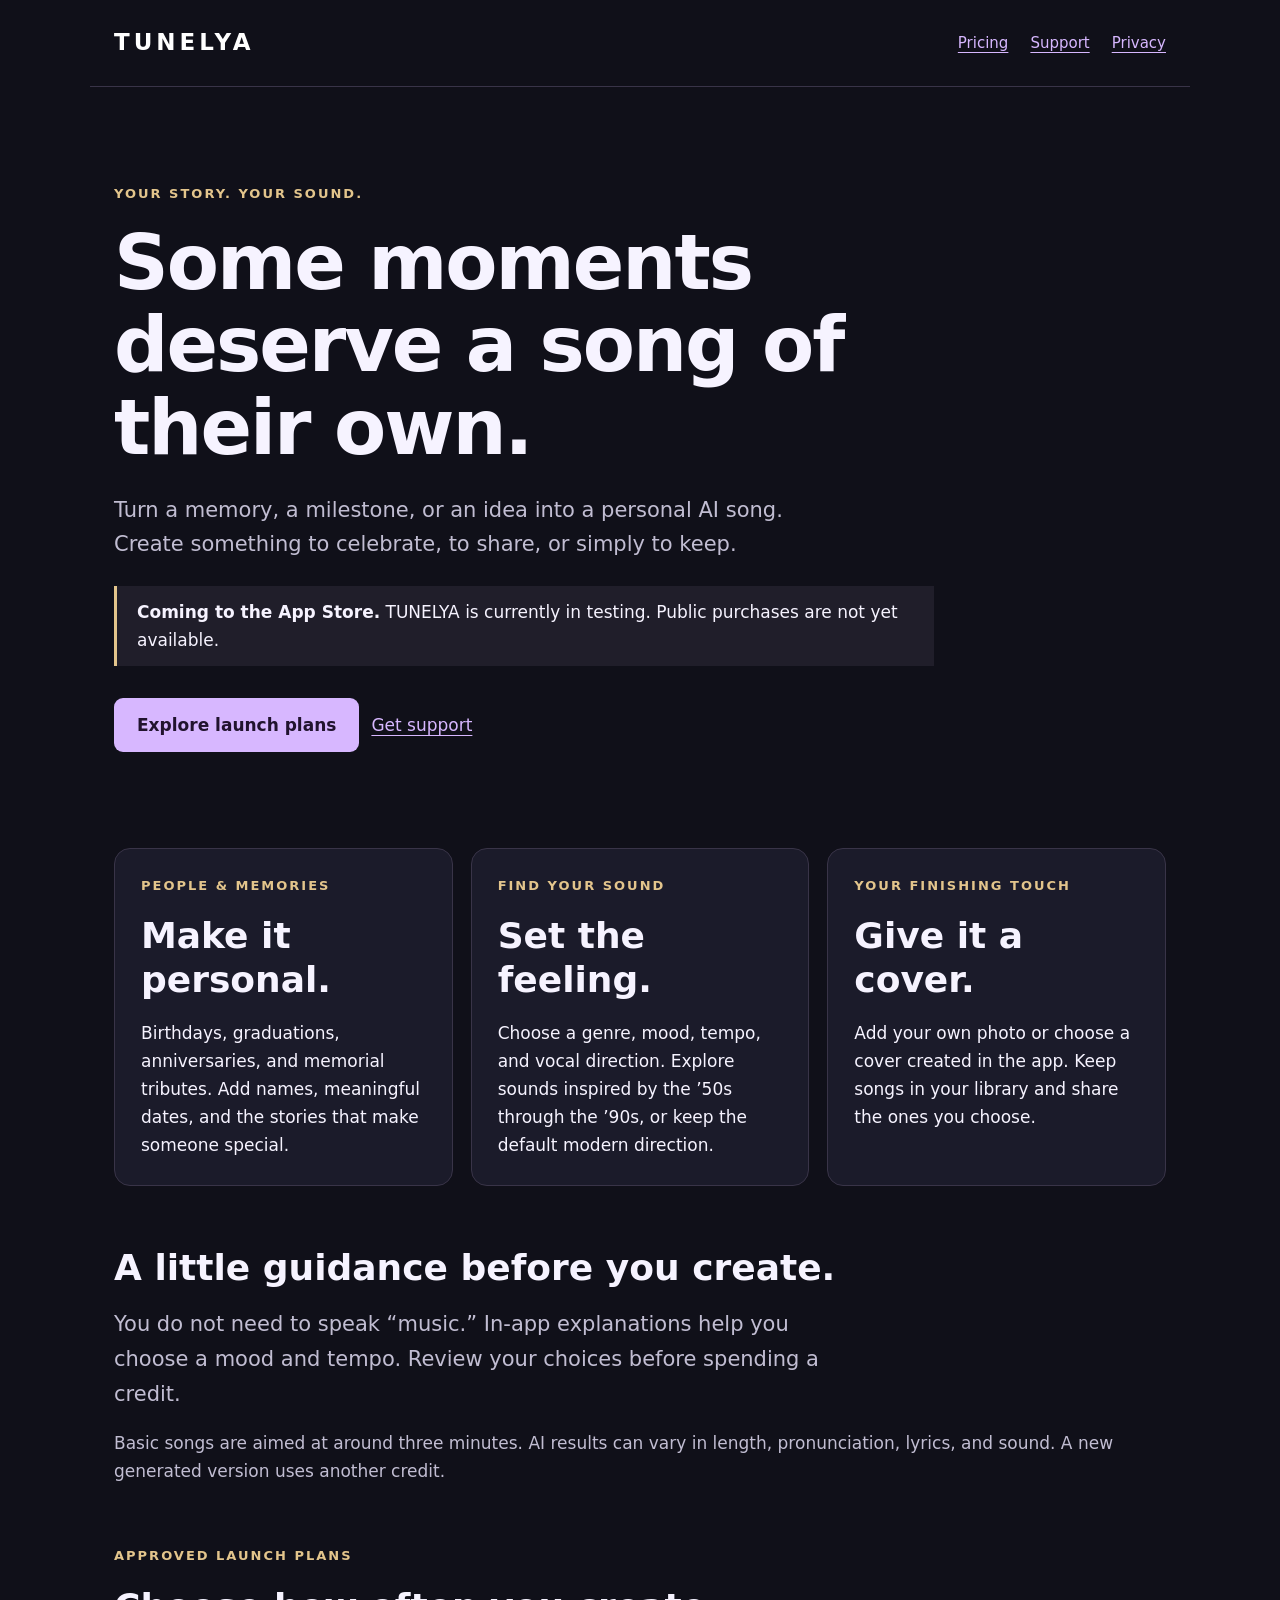
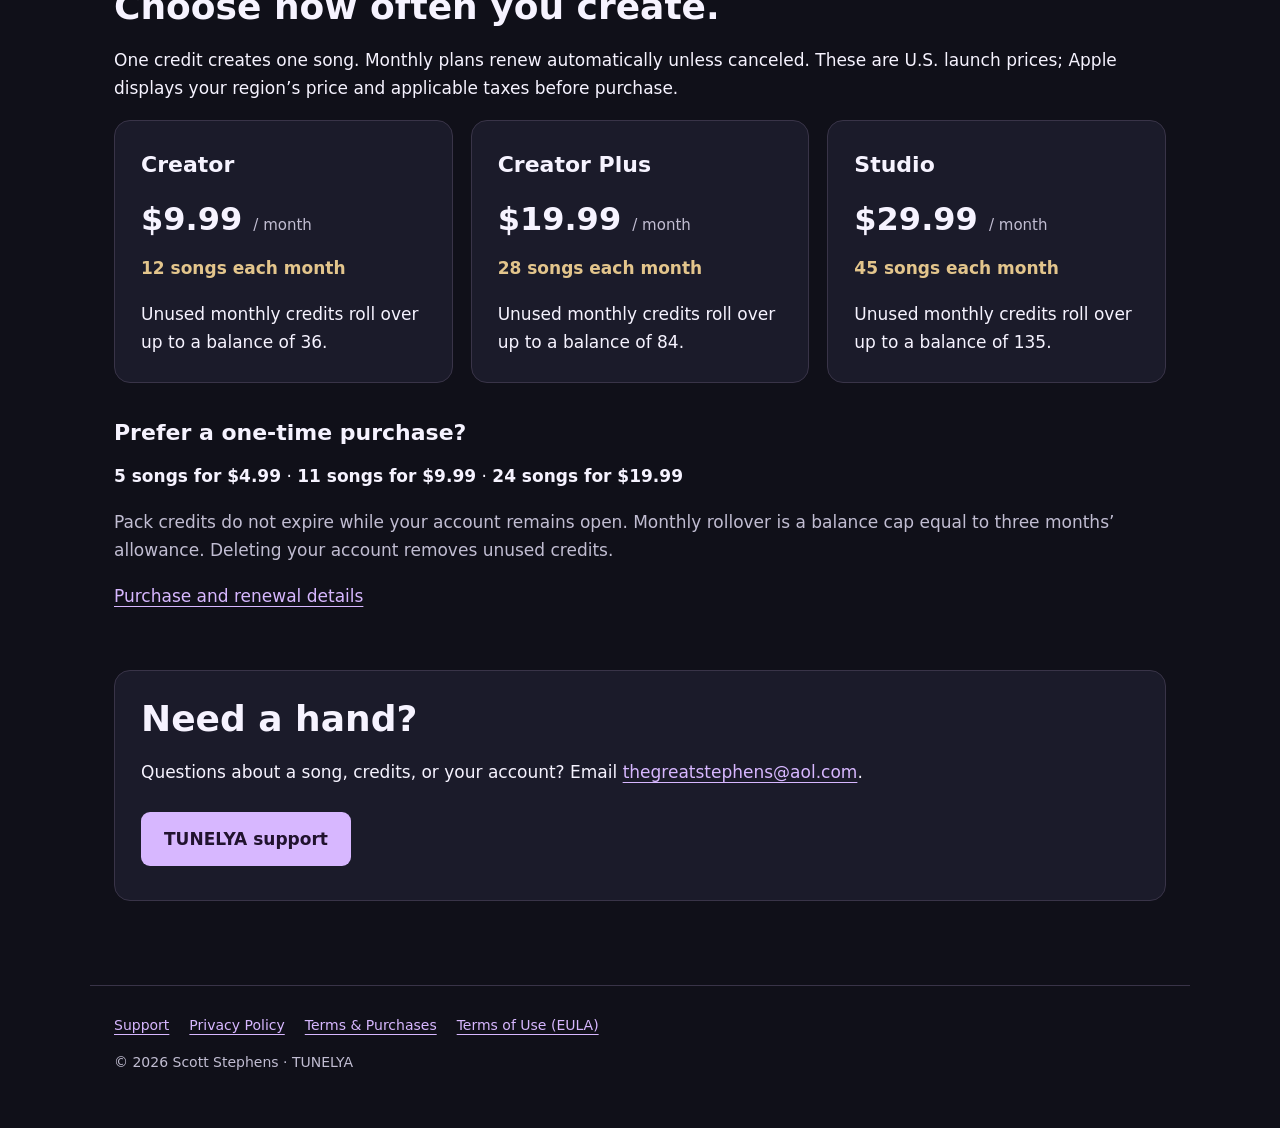
==== index.html @ c5b0d99d "Add Tunelya launch website with approved prices and AOL support" ====
<!doctype html><html lang="en"><head><meta charset="utf-8"><meta name="viewport" content="width=device-width,initial-scale=1"><meta name="theme-color" content="#101019"><meta name="description" content="TUNELYA personal AI songs, launch plans, support and privacy information."><title>A song for your story | TUNELYA</title><link rel="stylesheet" href="styles.css"></head><body><header><a class="brand" href="./">TUNELYA</a><nav aria-label="Main navigation"><a href="./#pricing">Pricing</a><a href="support.html">Support</a><a href="privacy.html">Privacy</a></nav></header><main><section class="hero"><p class="eyebrow">Your story. Your sound.</p><h1>Some moments deserve a song of their own.</h1><p class="lead">Turn a memory, a milestone, or an idea into a personal AI song. Create something to celebrate, to share, or simply to keep.</p><p class="note"><strong>Coming to the App Store.</strong> TUNELYA is currently in testing. Public purchases are not yet available.</p><a class="button" href="#pricing">Explore launch plans</a><a href="support.html">Get support</a></section>
<section class="section grid"><article class="card"><p class="eyebrow">People &amp; memories</p><h2>Make it personal.</h2><p>Birthdays, graduations, anniversaries, and memorial tributes. Add names, meaningful dates, and the stories that make someone special.</p></article><article class="card"><p class="eyebrow">Find your sound</p><h2>Set the feeling.</h2><p>Choose a genre, mood, tempo, and vocal direction. Explore sounds inspired by the ’50s through the ’90s, or keep the default modern direction.</p></article><article class="card"><p class="eyebrow">Your finishing touch</p><h2>Give it a cover.</h2><p>Add your own photo or choose a cover created in the app. Keep songs in your library and share the ones you choose.</p></article></section>
<section class="section"><h2>A little guidance before you create.</h2><p class="lead">You do not need to speak “music.” In-app explanations help you choose a mood and tempo. Review your choices before spending a credit.</p><p class="muted">Basic songs are aimed at around three minutes. AI results can vary in length, pronunciation, lyrics, and sound. A new generated version uses another credit.</p></section>
<section class="section" id="pricing"><p class="eyebrow">Approved launch plans</p><h2>Choose how often you create.</h2><p>One credit creates one song. Monthly plans renew automatically unless canceled. These are U.S. launch prices; Apple displays your region’s price and applicable taxes before purchase.</p><div class="grid">
<article class="card"><h3>Creator</h3><p class="price">$9.99 <span>/ month</span></p><p class="count">12 songs each month</p><p>Unused monthly credits roll over up to a balance of 36.</p></article>
<article class="card"><h3>Creator Plus</h3><p class="price">$19.99 <span>/ month</span></p><p class="count">28 songs each month</p><p>Unused monthly credits roll over up to a balance of 84.</p></article>
<article class="card"><h3>Studio</h3><p class="price">$29.99 <span>/ month</span></p><p class="count">45 songs each month</p><p>Unused monthly credits roll over up to a balance of 135.</p></article></div>
<h3 style="margin-top:32px">Prefer a one-time purchase?</h3><p><strong>5 songs for $4.99</strong> · <strong>11 songs for $9.99</strong> · <strong>24 songs for $19.99</strong></p><p class="muted">Pack credits do not expire while your account remains open. Monthly rollover is a balance cap equal to three months’ allowance. Deleting your account removes unused credits.</p><a href="terms.html">Purchase and renewal details</a></section>
<section class="section card"><h2>Need a hand?</h2><p>Questions about a song, credits, or your account? Email <a href="mailto:thegreatstephens@aol.com?subject=TUNELYA%20Support">thegreatstephens@aol.com</a>.</p><a class="button" href="support.html">TUNELYA support</a></section></main><footer><div class="footer-links"><a href="support.html">Support</a><a href="privacy.html">Privacy Policy</a><a href="terms.html">Terms &amp; Purchases</a><a href="https://www.apple.com/legal/internet-services/itunes/dev/stdeula/">Terms of Use (EULA)</a></div><p>© 2026 Scott Stephens · TUNELYA</p></footer></body></html>
---- styles.css ----
:root{color-scheme:dark;--bg:#101019;--panel:#1b1b2a;--ink:#f6f3ff;--muted:#c1bdd2;--accent:#d7b7ff;--line:#393448}*{box-sizing:border-box}html{scroll-behavior:smooth}body{margin:0;background:var(--bg);color:var(--ink);font:17px/1.65 system-ui,-apple-system,BlinkMacSystemFont,"Segoe UI",sans-serif}a{color:var(--accent);text-underline-offset:4px}a:hover{color:#fff}a:focus-visible,summary:focus-visible{outline:3px solid #e3c58c;outline-offset:5px}header,main,footer{max-width:1100px;margin:auto;padding:24px}header{display:flex;align-items:center;justify-content:space-between;gap:20px;flex-wrap:wrap;border-bottom:1px solid var(--line)}.brand{font-size:23px;font-weight:850;letter-spacing:4px;text-decoration:none;color:#fff}nav{display:flex;gap:22px;flex-wrap:wrap}nav a{font-size:15px}.hero{padding:72px 0 48px;max-width:820px}.eyebrow{color:#e3c58c;text-transform:uppercase;letter-spacing:2px;font-size:13px;font-weight:750}h1{font-size:clamp(38px,7vw,76px);line-height:1.08;letter-spacing:-2px;margin:18px 0 24px}h2{font-size:clamp(25px,4vw,36px);line-height:1.2;margin:0 0 18px}h3{margin:0 0 10px;font-size:22px}p{margin:0 0 18px}.lead{font-size:21px;color:var(--muted);max-width:720px}.button{display:inline-block;padding:13px 23px;background:var(--accent);border-radius:9px;color:#21132e;font-weight:750;text-decoration:none;margin:8px 12px 8px 0}.button:hover{background:#ecd9ff;color:#21132e}.section{margin:40px 0 60px}.grid{display:grid;grid-template-columns:repeat(3,minmax(0,1fr));gap:18px}.card{border:1px solid var(--line);background:var(--panel);border-radius:16px;padding:26px}.card p:last-child{margin-bottom:0}.muted,.small{color:var(--muted)}.small{font-size:14px}.price{font-size:32px;font-weight:800;margin:8px 0}.price span{font-size:15px;font-weight:400;color:var(--muted)}.count{color:#e3c58c;font-weight:750}.note{border-left:3px solid #e3c58c;padding:12px 20px;background:#201e2a;margin:24px 0}details{border-bottom:1px solid var(--line);padding:18px 0}summary{cursor:pointer;font-weight:700}details p{margin:15px 0 0}.document{max-width:820px}.document h1{font-size:48px}.document h2{font-size:25px;margin:38px 0 12px}.document ul{padding-left:24px}.document li{margin:10px 0}footer{border-top:1px solid var(--line);font-size:14px;color:var(--muted);padding-top:28px;padding-bottom:36px}.footer-links{display:flex;gap:20px;flex-wrap:wrap;margin-bottom:14px}@media(max-width:720px){.grid{grid-template-columns:1fr}.hero{padding:42px 0 24px}header,main,footer{padding-left:20px;padding-right:20px}nav{gap:15px}.document h1{font-size:38px;letter-spacing:-1px}}@media(prefers-reduced-motion:reduce){html{scroll-behavior:auto}}
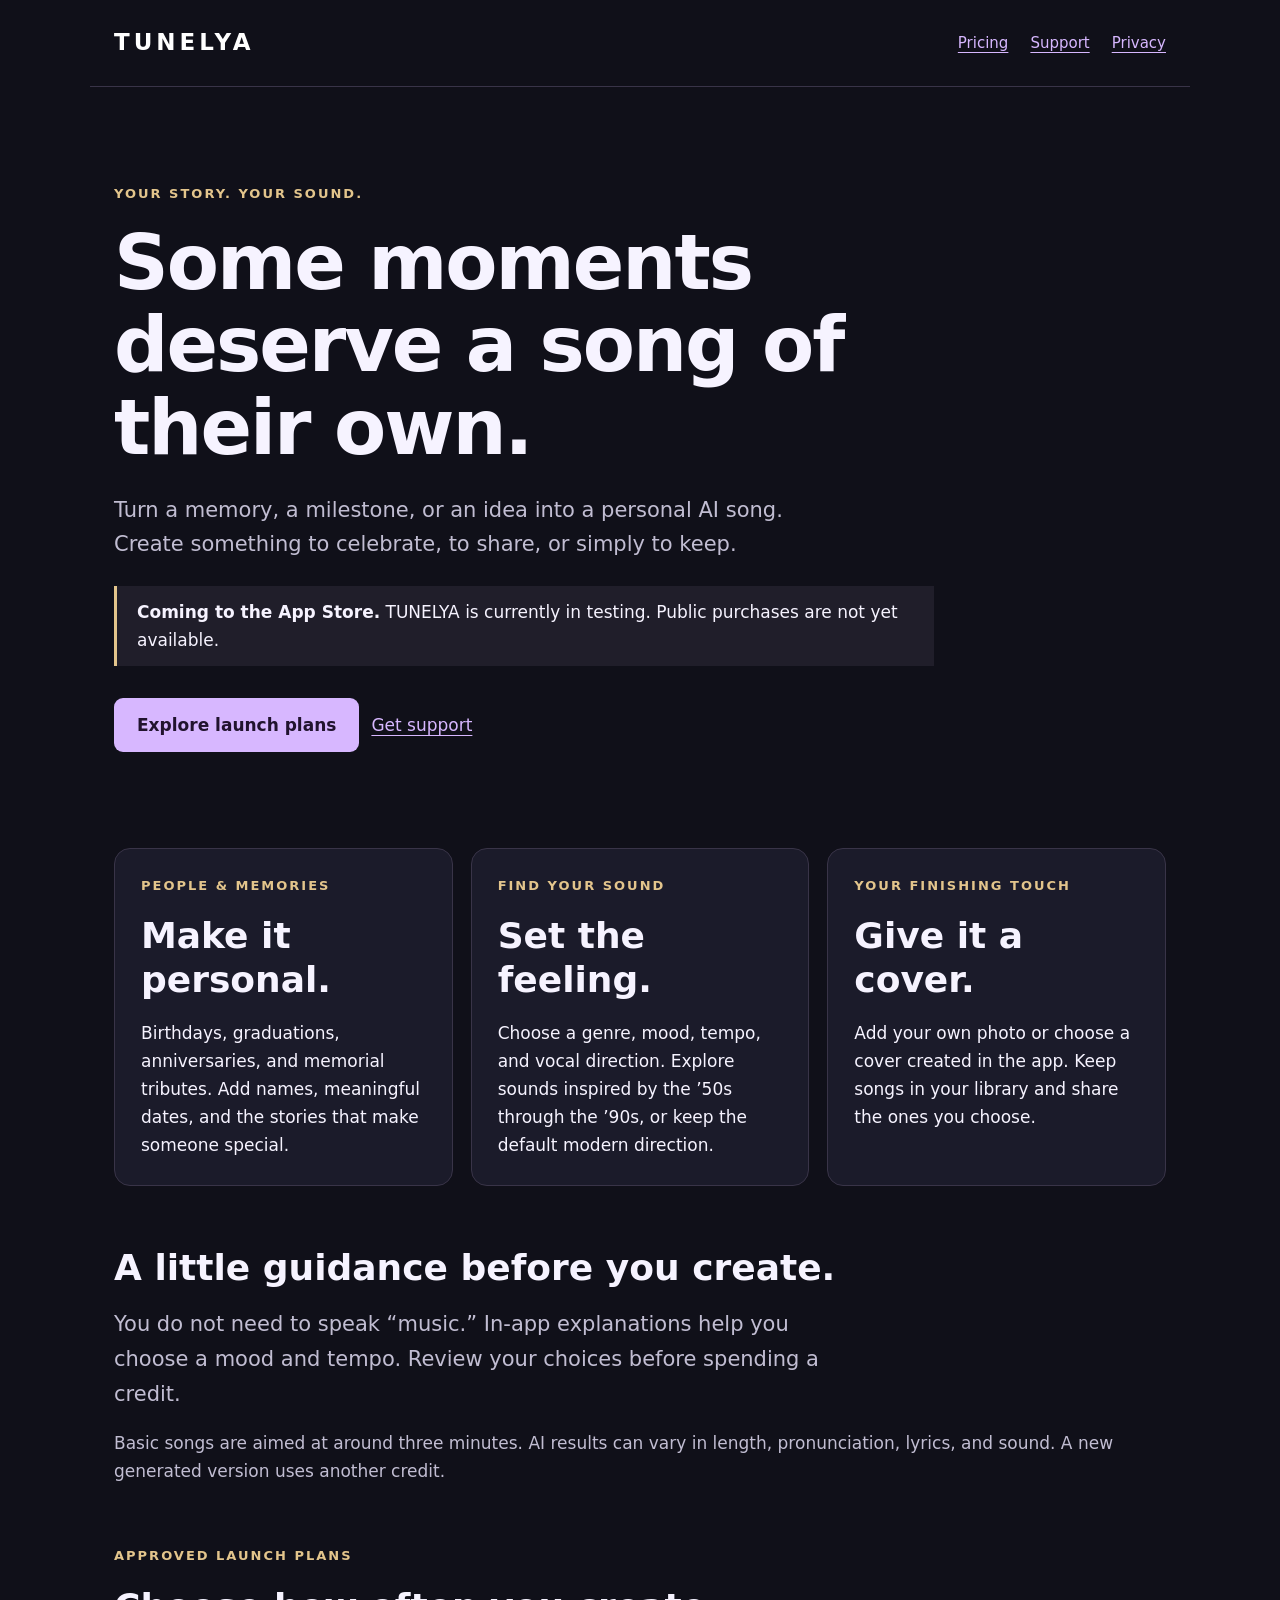
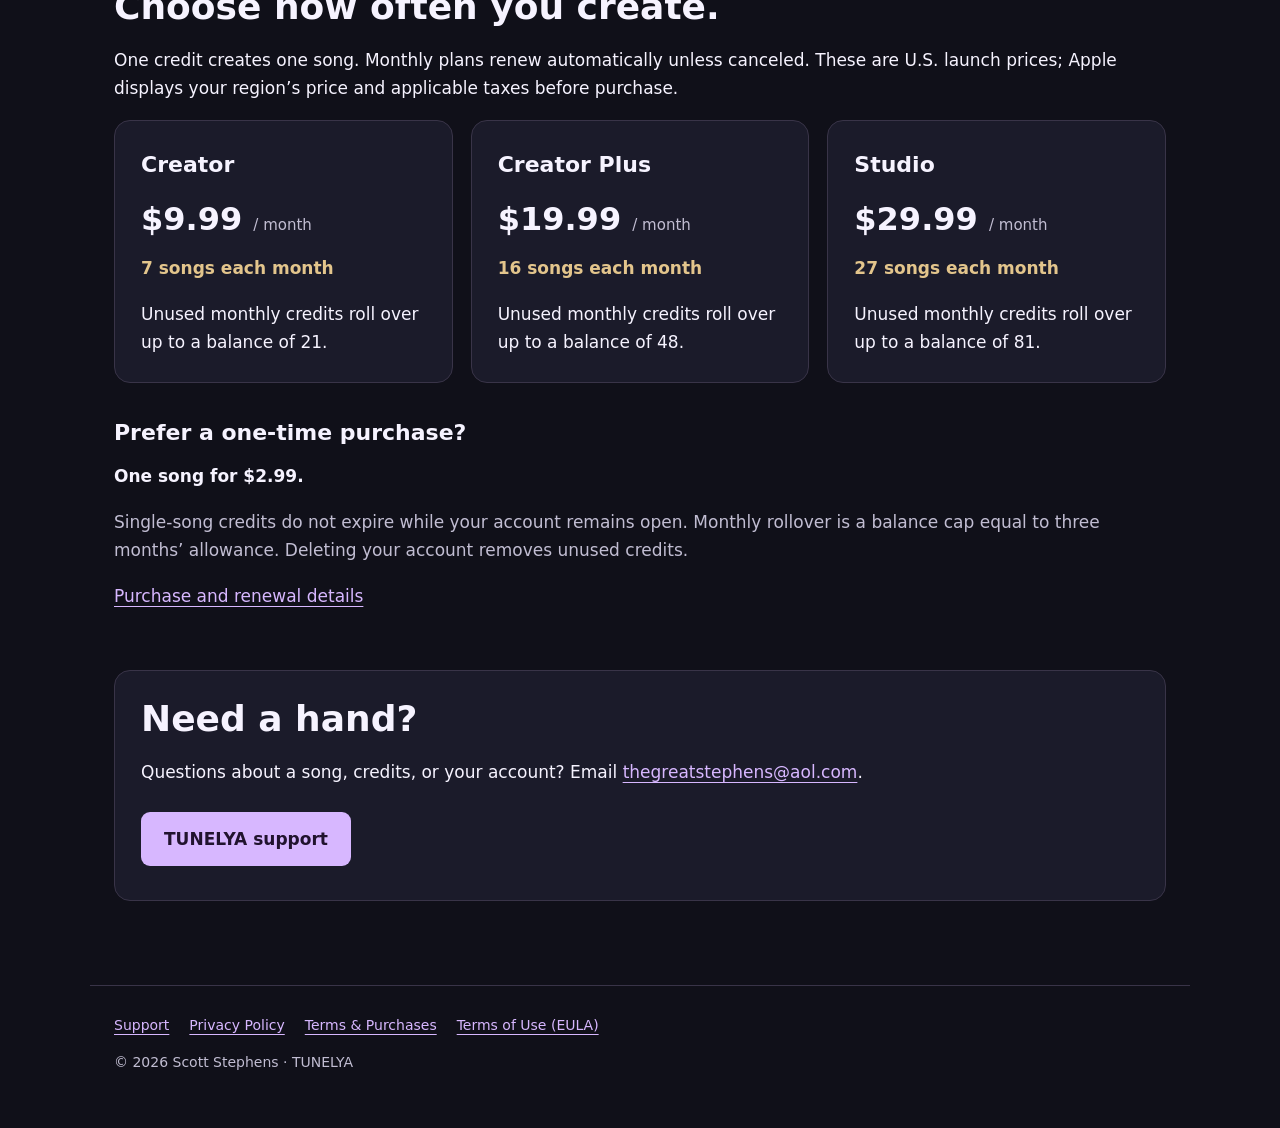
==== commit 2aa8c884: "Update TUNELYA pricing and purchase terms" ====
--- a/index.html
+++ b/index.html
@@ -2,8 +2,8 @@
 <section class="section grid"><article class="card"><p class="eyebrow">People &amp; memories</p><h2>Make it personal.</h2><p>Birthdays, graduations, anniversaries, and memorial tributes. Add names, meaningful dates, and the stories that make someone special.</p></article><article class="card"><p class="eyebrow">Find your sound</p><h2>Set the feeling.</h2><p>Choose a genre, mood, tempo, and vocal direction. Explore sounds inspired by the ’50s through the ’90s, or keep the default modern direction.</p></article><article class="card"><p class="eyebrow">Your finishing touch</p><h2>Give it a cover.</h2><p>Add your own photo or choose a cover created in the app. Keep songs in your library and share the ones you choose.</p></article></section>
 <section class="section"><h2>A little guidance before you create.</h2><p class="lead">You do not need to speak “music.” In-app explanations help you choose a mood and tempo. Review your choices before spending a credit.</p><p class="muted">Basic songs are aimed at around three minutes. AI results can vary in length, pronunciation, lyrics, and sound. A new generated version uses another credit.</p></section>
 <section class="section" id="pricing"><p class="eyebrow">Approved launch plans</p><h2>Choose how often you create.</h2><p>One credit creates one song. Monthly plans renew automatically unless canceled. These are U.S. launch prices; Apple displays your region’s price and applicable taxes before purchase.</p><div class="grid">
-<article class="card"><h3>Creator</h3><p class="price">$9.99 <span>/ month</span></p><p class="count">12 songs each month</p><p>Unused monthly credits roll over up to a balance of 36.</p></article>
-<article class="card"><h3>Creator Plus</h3><p class="price">$19.99 <span>/ month</span></p><p class="count">28 songs each month</p><p>Unused monthly credits roll over up to a balance of 84.</p></article>
-<article class="card"><h3>Studio</h3><p class="price">$29.99 <span>/ month</span></p><p class="count">45 songs each month</p><p>Unused monthly credits roll over up to a balance of 135.</p></article></div>
-<h3 style="margin-top:32px">Prefer a one-time purchase?</h3><p><strong>5 songs for $4.99</strong> · <strong>11 songs for $9.99</strong> · <strong>24 songs for $19.99</strong></p><p class="muted">Pack credits do not expire while your account remains open. Monthly rollover is a balance cap equal to three months’ allowance. Deleting your account removes unused credits.</p><a href="terms.html">Purchase and renewal details</a></section>
-<section class="section card"><h2>Need a hand?</h2><p>Questions about a song, credits, or your account? Email <a href="mailto:thegreatstephens@aol.com?subject=TUNELYA%20Support">thegreatstephens@aol.com</a>.</p><a class="button" href="support.html">TUNELYA support</a></section></main><footer><div class="footer-links"><a href="support.html">Support</a><a href="privacy.html">Privacy Policy</a><a href="terms.html">Terms &amp; Purchases</a><a href="https://www.apple.com/legal/internet-services/itunes/dev/stdeula/">Terms of Use (EULA)</a></div><p>© 2026 Scott Stephens · TUNELYA</p></footer></body></html>+<article class="card"><h3>Creator</h3><p class="price">$9.99 <span>/ month</span></p><p class="count">7 songs each month</p><p>Unused monthly credits roll over up to a balance of 21.</p></article>
+<article class="card"><h3>Creator Plus</h3><p class="price">$19.99 <span>/ month</span></p><p class="count">16 songs each month</p><p>Unused monthly credits roll over up to a balance of 48.</p></article>
+<article class="card"><h3>Studio</h3><p class="price">$29.99 <span>/ month</span></p><p class="count">27 songs each month</p><p>Unused monthly credits roll over up to a balance of 81.</p></article></div>
+<h3 style="margin-top:32px">Prefer a one-time purchase?</h3><p><strong>One song for $2.99.</strong></p><p class="muted">Single-song credits do not expire while your account remains open. Monthly rollover is a balance cap equal to three months’ allowance. Deleting your account removes unused credits.</p><a href="terms.html">Purchase and renewal details</a></section>
+<section class="section card"><h2>Need a hand?</h2><p>Questions about a song, credits, or your account? Email <a href="mailto:thegreatstephens@aol.com?subject=TUNELYA%20Support">thegreatstephens@aol.com</a>.</p><a class="button" href="support.html">TUNELYA support</a></section></main><footer><div class="footer-links"><a href="support.html">Support</a><a href="privacy.html">Privacy Policy</a><a href="terms.html">Terms &amp; Purchases</a><a href="https://www.apple.com/legal/internet-services/itunes/dev/stdeula/">Terms of Use (EULA)</a></div><p>© 2026 Scott Stephens · TUNELYA</p></footer></body></html>
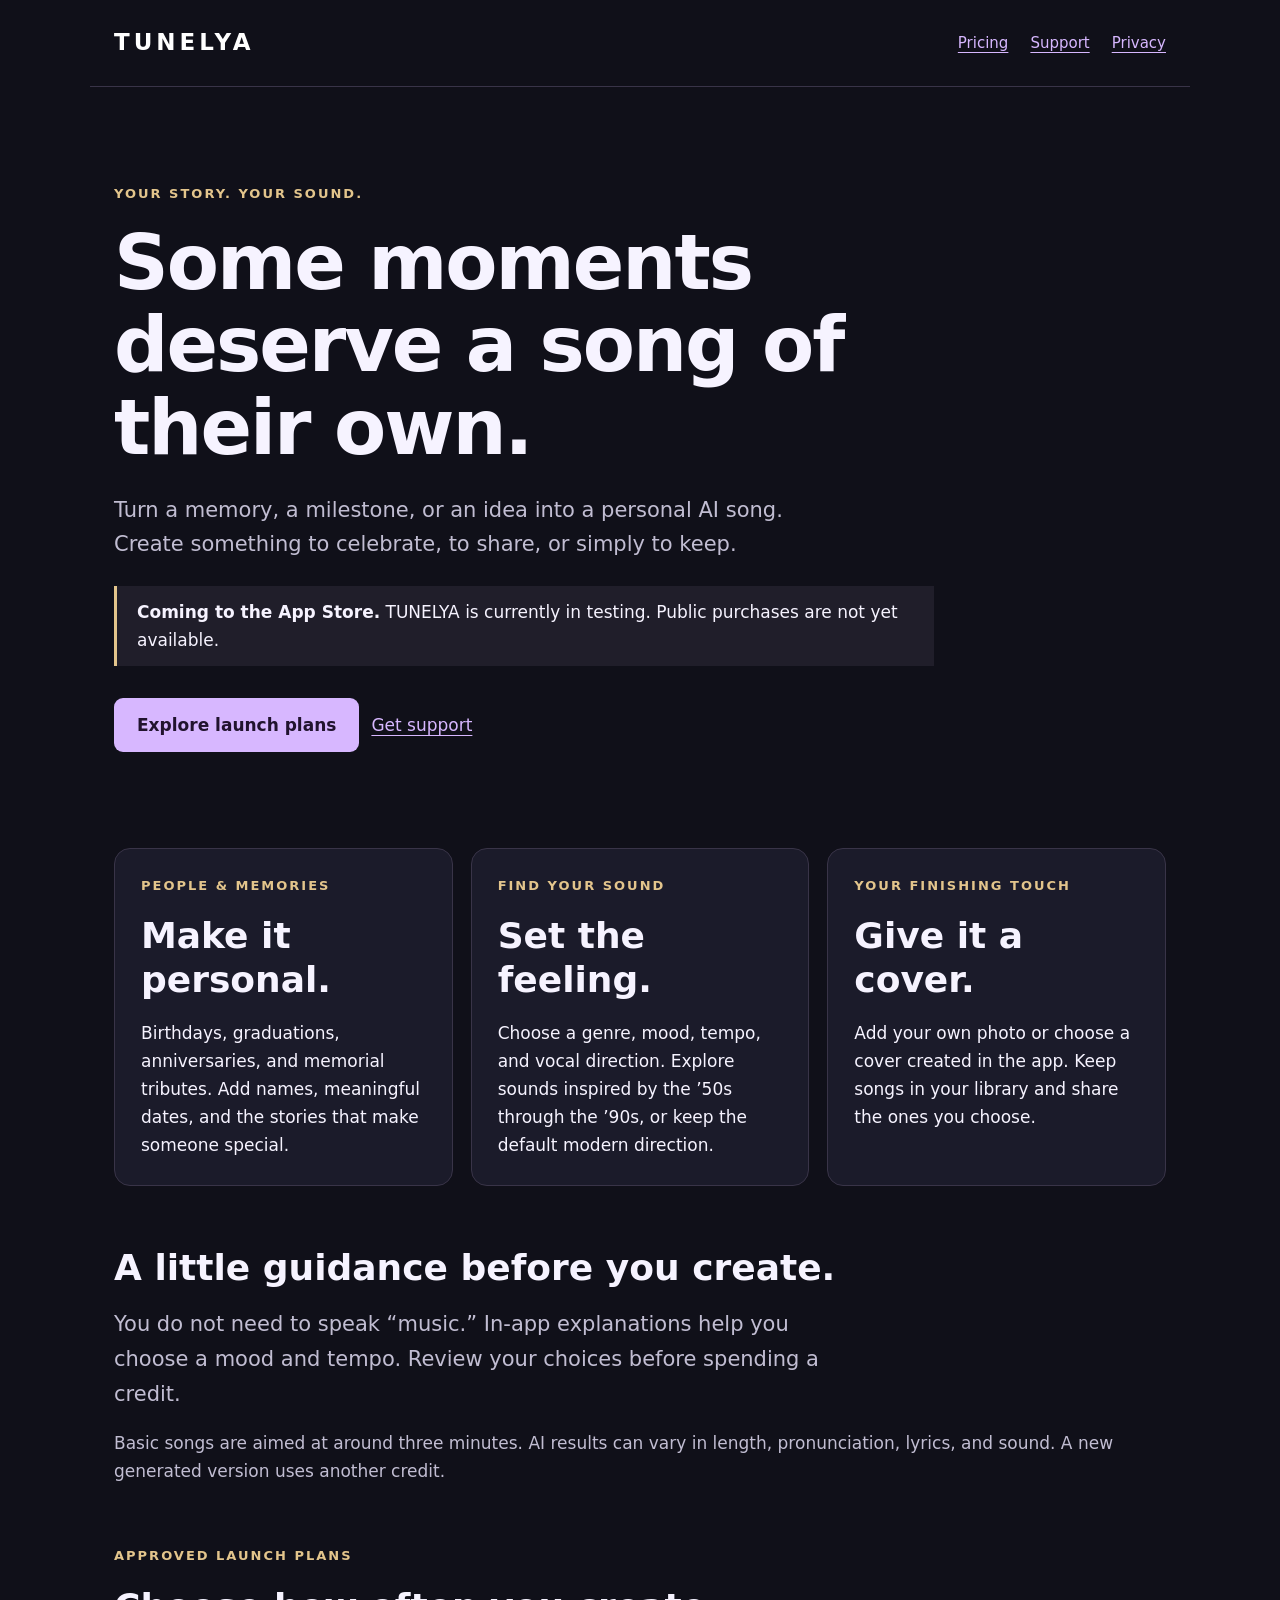
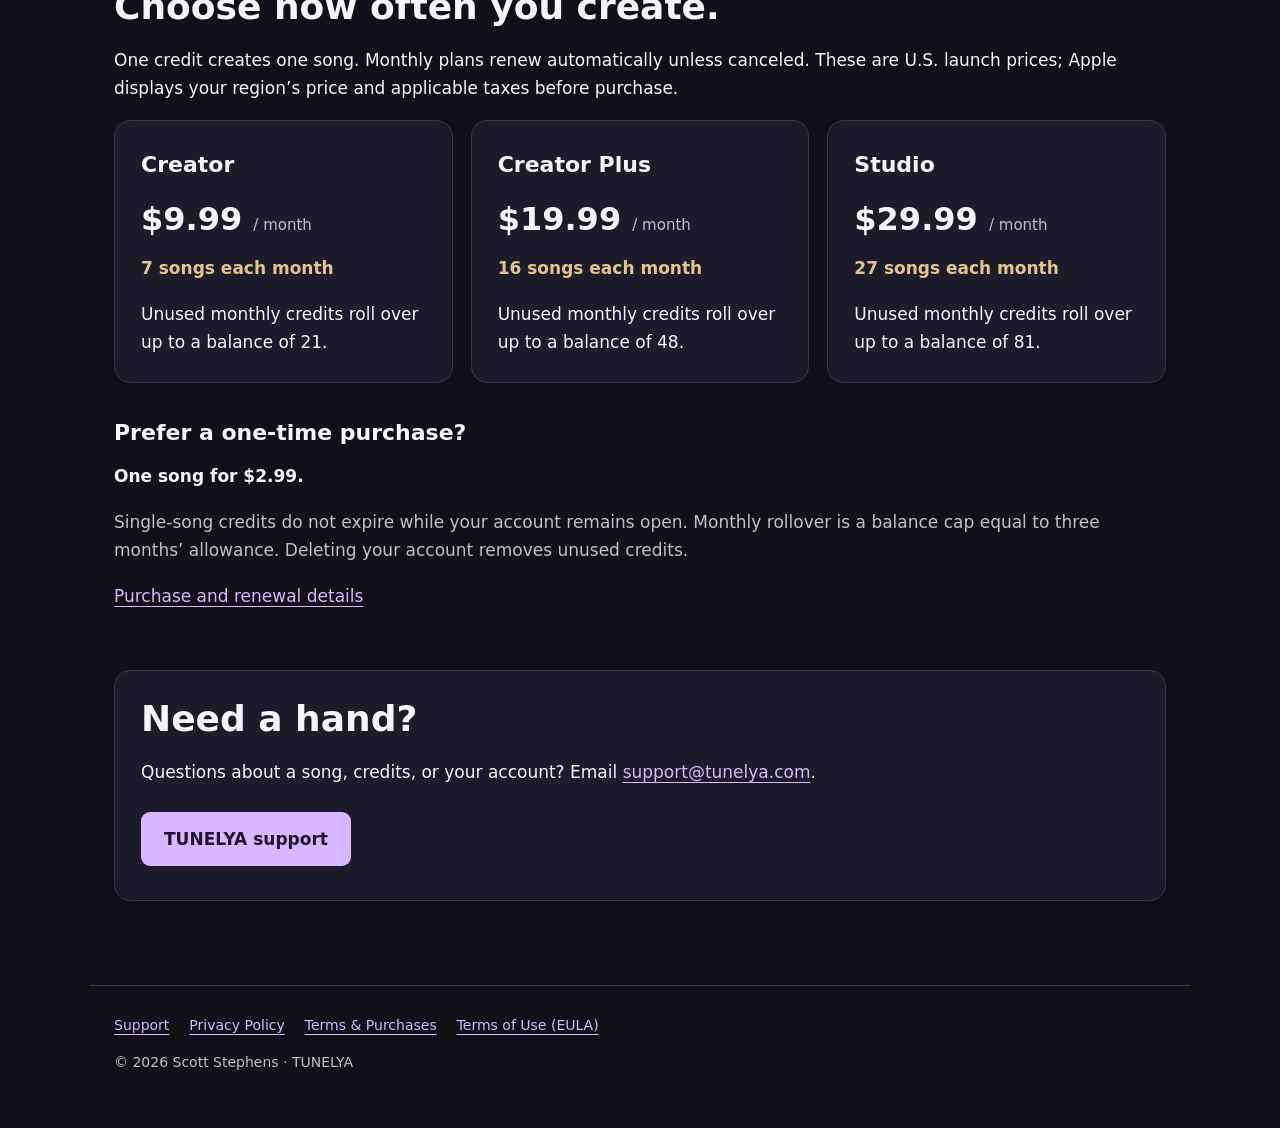
==== commit 45f2b643: "Use branded TUNELYA support email" ====
--- a/index.html
+++ b/index.html
@@ -6,4 +6,4 @@
 <article class="card"><h3>Creator Plus</h3><p class="price">$19.99 <span>/ month</span></p><p class="count">16 songs each month</p><p>Unused monthly credits roll over up to a balance of 48.</p></article>
 <article class="card"><h3>Studio</h3><p class="price">$29.99 <span>/ month</span></p><p class="count">27 songs each month</p><p>Unused monthly credits roll over up to a balance of 81.</p></article></div>
 <h3 style="margin-top:32px">Prefer a one-time purchase?</h3><p><strong>One song for $2.99.</strong></p><p class="muted">Single-song credits do not expire while your account remains open. Monthly rollover is a balance cap equal to three months’ allowance. Deleting your account removes unused credits.</p><a href="terms.html">Purchase and renewal details</a></section>
-<section class="section card"><h2>Need a hand?</h2><p>Questions about a song, credits, or your account? Email <a href="mailto:thegreatstephens@aol.com?subject=TUNELYA%20Support">thegreatstephens@aol.com</a>.</p><a class="button" href="support.html">TUNELYA support</a></section></main><footer><div class="footer-links"><a href="support.html">Support</a><a href="privacy.html">Privacy Policy</a><a href="terms.html">Terms &amp; Purchases</a><a href="https://www.apple.com/legal/internet-services/itunes/dev/stdeula/">Terms of Use (EULA)</a></div><p>© 2026 Scott Stephens · TUNELYA</p></footer></body></html>
+<section class="section card"><h2>Need a hand?</h2><p>Questions about a song, credits, or your account? Email <a href="mailto:support@tunelya.com?subject=TUNELYA%20Support">support@tunelya.com</a>.</p><a class="button" href="support.html">TUNELYA support</a></section></main><footer><div class="footer-links"><a href="support.html">Support</a><a href="privacy.html">Privacy Policy</a><a href="terms.html">Terms &amp; Purchases</a><a href="https://www.apple.com/legal/internet-services/itunes/dev/stdeula/">Terms of Use (EULA)</a></div><p>© 2026 Scott Stephens · TUNELYA</p></footer></body></html>
